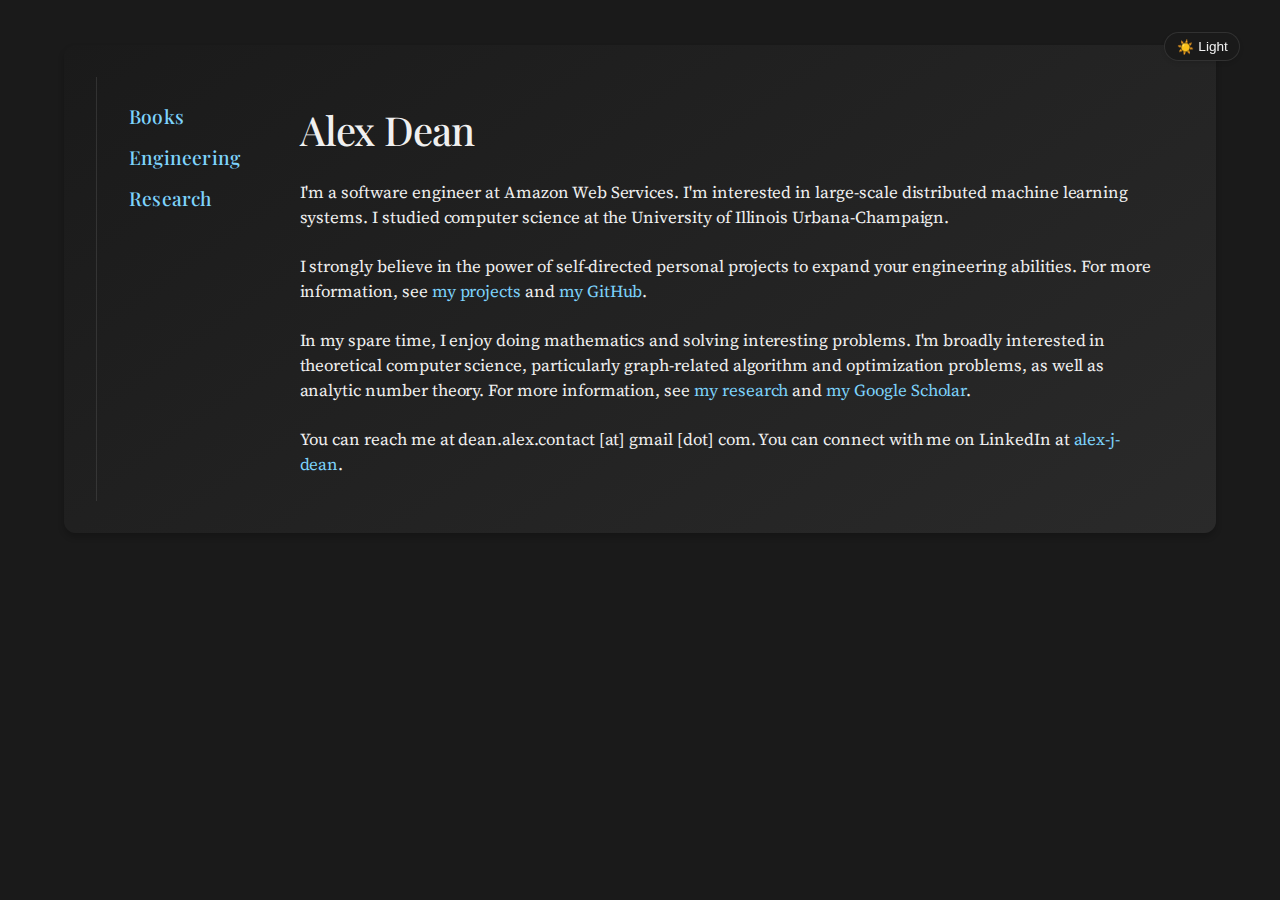
==== index.html @ e12b33f4 "Overhaul website styling and interactivity" ====
<!DOCTYPE html>
<html lang="en">

<head>
    <meta charset="UTF-8">
    <link rel="stylesheet" href="styles/index.css">
    <meta name="viewport" content="width=device-width, initial-scale=1.0">
    <title>Alex Dean</title>

    <script src="scripts/theme.js"></script>
    <script src="scripts/mobile-nav.js"></script>
</head>

<body>
    <button class="mobile-nav-toggle" aria-label="Toggle navigation menu">
        <span></span>
        <span></span>
        <span></span>
    </button>
    
    <div class="mobile-menu">
        <a href="index.html">Home</a>
        <a href="books.html">Books</a>
        <a href="engineering.html">Engineering</a>
        <a href="research.html">Research</a>
    </div>
    <div class="front-page">
        <div class="page-navigation">
            <a href="books.html">Books</a> <br/>
            <a href="engineering.html">Engineering</a> <br/>
            <a href="research.html">Research</a>
        </div>
    
        <div class="page-description">
            <h1>Alex Dean</h1>
        
            <p>
                I'm a software engineer at Amazon Web Services. I'm interested in large-scale 
                distributed machine learning systems. I studied computer science at the 
                University of Illinois Urbana-Champaign. 
            </p>

            <!-- <p>
                Work at AWS
            </p> -->
            
            <p>
                I strongly believe in the power of self-directed personal projects to expand your 
                engineering abilities. For more information, see 
                <a href="engineering.html">my projects</a> and 
                <a href="https://github.com/alexjdean">my GitHub</a>.
            </p>

            <p>In my spare time, I enjoy doing mathematics and solving interesting problems. I'm broadly 
                interested in theoretical computer science, particularly graph-related algorithm 
                and optimization problems, as well as analytic number theory. For more information, see 
                <a href="research.html">my research</a> and 
                <a href="https://scholar.google.com/citations?user=Z9zyFCoAAAAJ">my 
                Google Scholar</a>.
            </p>

            <p>You can reach me at dean.alex.contact [at] gmail [dot] com. You can connect with me on
                LinkedIn at <a href="https://www.linkedin.com/in/alex-j-dean/">alex-j-dean</a>.
            </p>
        </div>
    </div>
</body>

</html>
---- styles/index.css ----
/* ==========================================================================
   1. Imports andRoot Variables
   ========================================================================== */
@import url('https://fonts.googleapis.com/css2?family=Playfair+Display:wght@500;600&family=Source+Serif+Pro:wght@400;500&display=swap');

:root {
    /* Dark theme (default) */
    --bg-color: #1a1a1a;
    --text-color: #f0f0f0;
    --bg-gradient-from: #1a1a1a;
    --bg-gradient-to: #2a2a2a;
    --link-color: #7dd3fc;
    --link-hover-color: #38bdf8;
    --border-color: rgba(255, 255, 255, 0.1);
}

:root[data-theme="light"] {
    --bg-color: #ffffff;
    --text-color: #1a1a1a;
    --bg-gradient-from: #ffffff;
    --bg-gradient-to: #f0f0f0;
    --link-color: #0066cc;
    --link-hover-color: #0044aa;
    --border-color: rgba(0, 0, 0, 0.1);
}

/* ==========================================================================
   2. Base Styles
   ========================================================================== */
body {
    background-color: var(--bg-color);
    color: var(--text-color);
    font-family: 'Source Serif Pro', Georgia, serif;
    line-height: 1.8;
    -webkit-font-smoothing: antialiased;
    -moz-osx-font-smoothing: grayscale;
    font-weight: 400;
    font-size: 1.05rem;
}

* {
    transition: background-color 0.3s ease, color 0.3s ease;
}

/* ==========================================================================
   3. Typography
   ========================================================================== */
h1, h2, h3, h4, h5, h6 {
    font-family: 'Playfair Display', Georgia, serif;
    color: var(--text-color);
    margin-bottom: 1rem;
    font-weight: 500;
    letter-spacing: -0.02em;
    line-height: 1.3;
}

h1 {
    font-size: 2.5rem;
    margin-bottom: 1.5rem;
}

h2 {
    font-size: 1.75rem;
    margin-top: 2rem;
}

p {
    margin-bottom: 1.5rem;
    letter-spacing: -0.003em;
}

/* ==========================================================================
   4. Layout
   ========================================================================== */
.front-page {
    background: linear-gradient(145deg, var(--bg-gradient-from) 0%, var(--bg-gradient-to) 100%);
    padding: 2rem;
    border-radius: 12px;
    box-shadow: 0 4px 6px rgba(0, 0, 0, 0.2);
}

@media screen and (min-width: 640px) {
    .front-page {
        position: absolute;
        left: 50%;
        top: 5%;
        transform: translate(-50%, 0%);
        line-height: 25px;
        display: flex;
        max-width: 1200px;
        width: 90%;
    }

    .page-description {
        flex: 5;
        padding-right: 2rem;
    }
}

/* ==========================================================================
   5. Navigation
   ========================================================================== */
.page-navigation {
    padding-top: 2.5%;
    flex: 1;
}

.page-navigation a {
    font-family: 'Playfair Display', Georgia, serif;
    font-size: 1.2rem;
    font-weight: 500;
    letter-spacing: 0.01em;
    margin-bottom: 1rem;
    display: inline-block;
    transition: all 0.2s ease;
}

.page-navigation a:hover {
    transform: translateX(3px);
    text-decoration: none;
    background-color: rgba(255, 255, 255, 0.1);
}

@media screen and (min-width: 640px) {
    .page-navigation {
        border-left: 1px solid var(--border-color);
        padding-left: 2rem;
    }
}

/* ==========================================================================
   6. Links and Buttons
   ========================================================================== */
a {
    color: var(--link-color);
    text-decoration: none;
    transition: color 0.2s ease;
}

a:hover {
    color: var(--link-hover-color);
    text-decoration: underline;
}

/* Theme Toggle Button */
.theme-toggle {
    position: fixed;
    top: 2rem;
    right: 2.5rem;
    padding: 0.35rem 0.7rem;
    border-radius: 20px;
    border: 1px solid var(--border-color);
    background-color: var(--bg-color);
    color: var(--text-color);
    cursor: pointer;
    transition: transform 0.3s ease, background-color 0.3s ease, color 0.3s ease;
    z-index: 1000;
    font-size: 0.85rem;
    box-shadow: 0 2px 4px rgba(0, 0, 0, 0.1);
    display: flex;
    align-items: center;
    gap: 0.3rem;
    font-family: 'Inter', -apple-system, BlinkMacSystemFont, 'Segoe UI', Roboto, sans-serif;
    transform: translateY(0);
}

.theme-toggle:hover {
    background-color: var(--link-color);
    color: var(--bg-color);
    transform: translateY(-1px);
}

/* Back Button */
.back-button {
    display: inline-flex;
    align-items: center;
    padding: 0.5rem 1rem;
    border-radius: 20px;
    background-color: var(--bg-gradient-from);
    border: 1px solid var(--border-color);
    color: var(--text-color) !important;
    text-decoration: none;
    transition: all 0.2s ease;
    font-size: 0.9rem;
    box-shadow: 0 2px 4px rgba(0, 0, 0, 0.1);
    font-family: 'Inter', sans-serif;
    font-weight: 500;
}

.back-button:hover {
    transform: translateX(-3px);
    background-color: var(--bg-gradient-to);
    text-decoration: none !important;
}

.back-arrow {
    margin-right: 0.5rem;
    font-size: 1.1rem;
    line-height: 1;
    position: relative;
    top: -1px;
}

/* ==========================================================================
   7. Mobile Navigation
   ========================================================================== */
.mobile-nav-toggle {
    display: none;
    position: fixed;
    top: 1.2rem;
    left: 1.2rem;
    z-index: 1001;
    background: none;
    border: none;
    padding: 0.5rem;
    cursor: pointer;
    color: var(--text-color);
    transition: transform 0.3s ease;
    transform: translateY(0);
}

.mobile-nav-toggle span {
    display: block;
    width: 24px;
    height: 2px;
    margin: 5px 0;
    background: var(--text-color);
    transition: all 0.3s ease;
}

.mobile-menu {
    position: fixed;
    top: 0;
    left: -100%;
    width: 80%;
    max-width: 300px;
    height: 100vh;
    background: var(--bg-gradient-from);
    padding: 4rem 1.5rem;
    transition: left 0.3s ease;
    z-index: 1000;
    box-shadow: 2px 0 5px rgba(0, 0, 0, 0.1);
}

.mobile-menu.active {
    left: 0;
    position: fixed;
    top: 0;
    z-index: 1003;
}

.mobile-menu a {
    display: block;
    padding: 1rem 0;
    color: var(--text-color);
    text-decoration: none;
    font-family: 'Playfair Display', Georgia, serif;
    font-size: 1.3rem;
    font-weight: 500;
    letter-spacing: 0.01em;
    transition: all 0.2s ease;
}

.mobile-menu a:hover {
    color: var(--link-color);
    transform: translateX(3px);
}

/* ==========================================================================
   8. Media Queries
   ========================================================================== */
/* Mobile and Tablet */
@media screen and (max-width: 768px) {
    .front-page {
        margin-top: 0;
        padding: 3.5rem 1.5rem 1.5rem;
        position: relative;
    }

    .mobile-nav-toggle {
        position: absolute;
        top: 1rem;
        left: 1rem;
        display: block;
    }

    .theme-toggle {
        position: absolute;
        top: 1rem;
        right: 1rem;
        padding: 0.3rem 0.6rem;
        font-size: 0.8rem;
        z-index: 1002;
    }

    .page-navigation {
        display: none;
    }
}

/* iPhone XR/similar sizes */
@media screen and (max-width: 414px) {
    .front-page {
        padding: 3rem 1rem 1rem;
        border-radius: 12px;
    }

    .mobile-nav-toggle {
        top: 0.8rem;
        left: 0.8rem;
    }

    .theme-toggle {
        top: 0.8rem;
        right: 0.8rem;
    }
}

/* Laptop screens (13-14 inch) */
@media screen and (min-width: 1024px) and (max-width: 1440px) {
    .front-page {
        width: 85%;
        max-width: 1100px;
    }
}

/* Book title styling */
.page-description ol i {
    color: #d4a5a5;  /* Soft rose for dark mode */
    transition: color 0.2s ease;
}

/* Adjust book title color for light mode */
:root[data-theme="light"] .page-description ol i {
    color: #9e4244;  /* Deep rose for light mode */
}

/* Optional hover effect */
.page-description ol i:hover {
    color: var(--link-color);
}
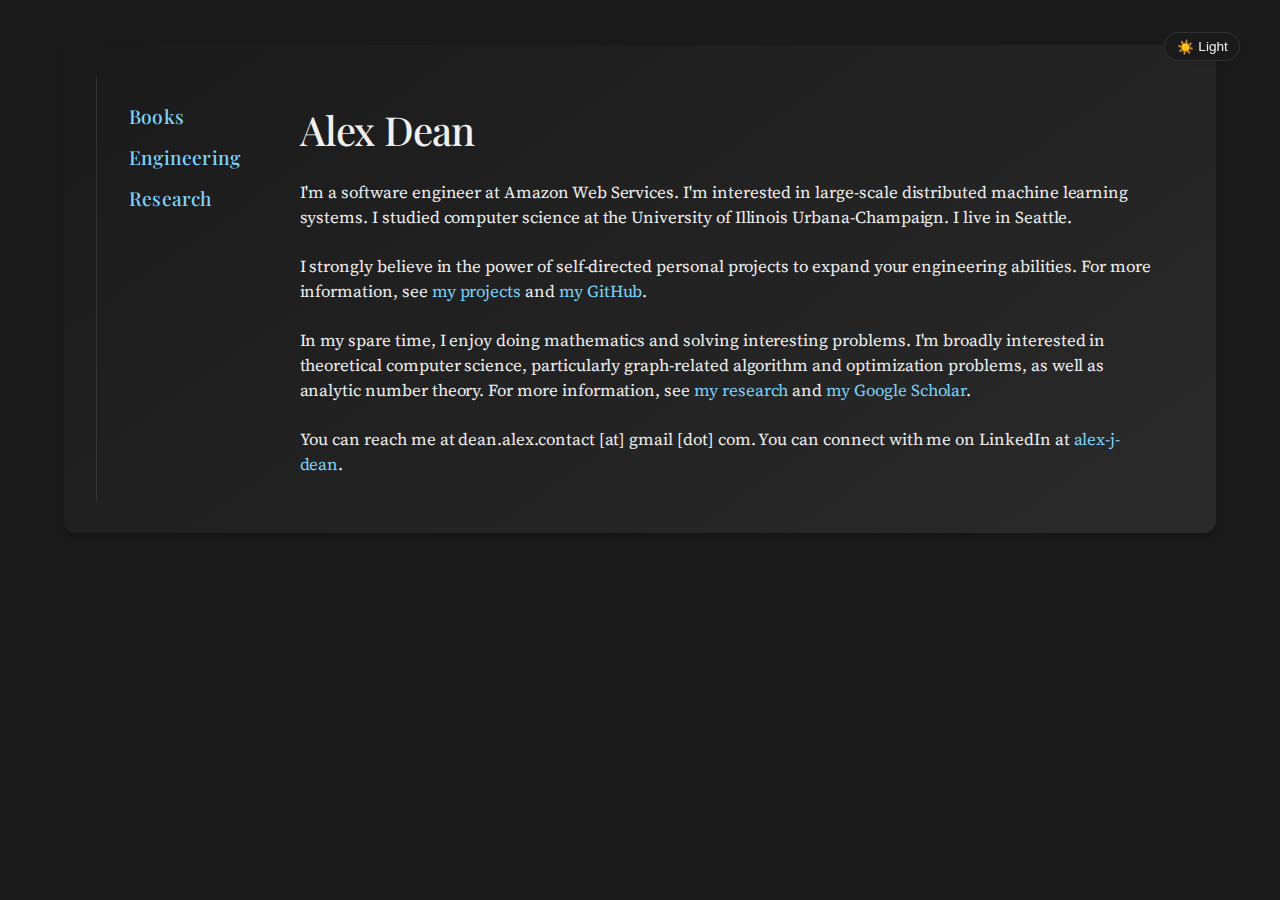
==== commit 02d3fa0f: "Add location" ====
--- a/index.html
+++ b/index.html
@@ -37,7 +37,7 @@
             <p>
                 I'm a software engineer at Amazon Web Services. I'm interested in large-scale 
                 distributed machine learning systems. I studied computer science at the 
-                University of Illinois Urbana-Champaign. 
+                University of Illinois Urbana-Champaign. I live in Seattle.
             </p>
 
             <!-- <p>
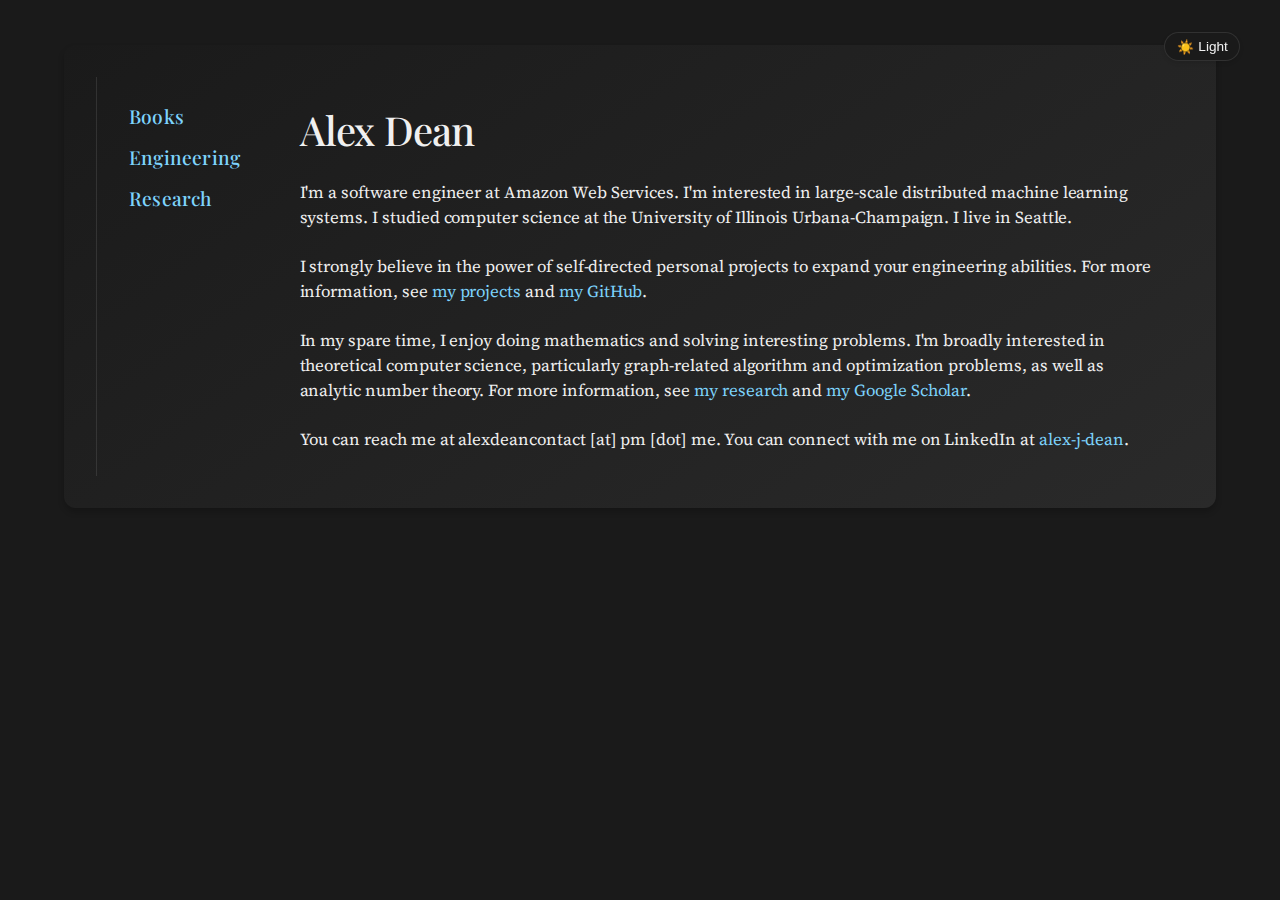
==== commit f5c73747: "Update email" ====
--- a/index.html
+++ b/index.html
@@ -3,6 +3,15 @@
 
 <head>
     <meta charset="UTF-8">
+    <!-- Google tag (gtag.js) -->
+    <script async src="https://www.googletagmanager.com/gtag/js?id=G-P8VCZCBFCN"></script>
+    <script>
+      window.dataLayer = window.dataLayer || [];
+      function gtag(){dataLayer.push(arguments);}
+      gtag('js', new Date());
+
+      gtag('config', 'G-P8VCZCBFCN');
+    </script>
     <link rel="stylesheet" href="styles/index.css">
     <meta name="viewport" content="width=device-width, initial-scale=1.0">
     <title>Alex Dean</title>
@@ -59,7 +68,7 @@
                 Google Scholar</a>.
             </p>
 
-            <p>You can reach me at dean.alex.contact [at] gmail [dot] com. You can connect with me on
+            <p>You can reach me at alexdeancontact [at] pm [dot] me. You can connect with me on
                 LinkedIn at <a href="https://www.linkedin.com/in/alex-j-dean/">alex-j-dean</a>.
             </p>
         </div>
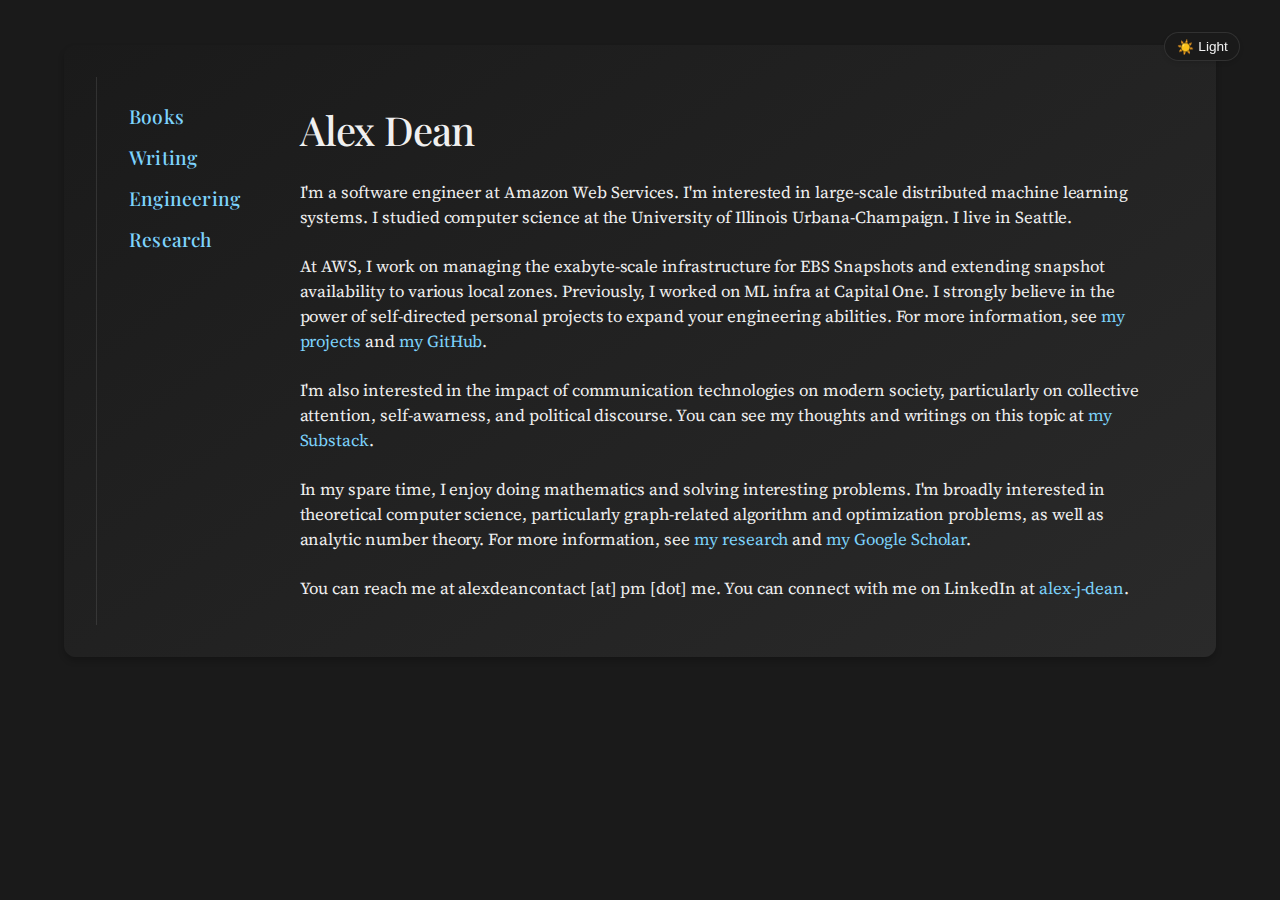
==== commit 7abcb6c3: "Add work description and writing link" ====
--- a/index.html
+++ b/index.html
@@ -30,12 +30,14 @@
     <div class="mobile-menu">
         <a href="index.html">Home</a>
         <a href="books.html">Books</a>
+        <a href="https://alexdean.substack.com/">Writing</a> <br/>
         <a href="engineering.html">Engineering</a>
         <a href="research.html">Research</a>
     </div>
     <div class="front-page">
         <div class="page-navigation">
             <a href="books.html">Books</a> <br/>
+            <a href="https://alexdean.substack.com/">Writing</a> <br/>
             <a href="engineering.html">Engineering</a> <br/>
             <a href="research.html">Research</a>
         </div>
@@ -48,16 +50,13 @@
                 distributed machine learning systems. I studied computer science at the 
                 University of Illinois Urbana-Champaign. I live in Seattle.
             </p>
-
-            <!-- <p>
-                Work at AWS
-            </p> -->
             
             <p>
-                I strongly believe in the power of self-directed personal projects to expand your 
-                engineering abilities. For more information, see 
-                <a href="engineering.html">my projects</a> and 
-                <a href="https://github.com/alexjdean">my GitHub</a>.
+                At AWS, I work on managing the exabyte-scale infrastructure for EBS Snapshots and extending snapshot availability to various local zones. Previously, I worked on ML infra at Capital One. I strongly believe in the power of self-directed personal projects to expand your engineering abilities. For more information, see <a href="engineering.html">my projects</a> and <a href="https://github.com/alexjdean">my GitHub</a>.
+            </p>
+
+            <p>
+                I'm also interested in the impact of communication technologies on modern society, particularly on collective attention, self-awarness, and political discourse. You can see my thoughts and writings on this topic at <a href="https://alexdean.substack.com/">my Substack</a>.
             </p>
 
             <p>In my spare time, I enjoy doing mathematics and solving interesting problems. I'm broadly 
@@ -74,5 +73,4 @@
         </div>
     </div>
 </body>
-
 </html>
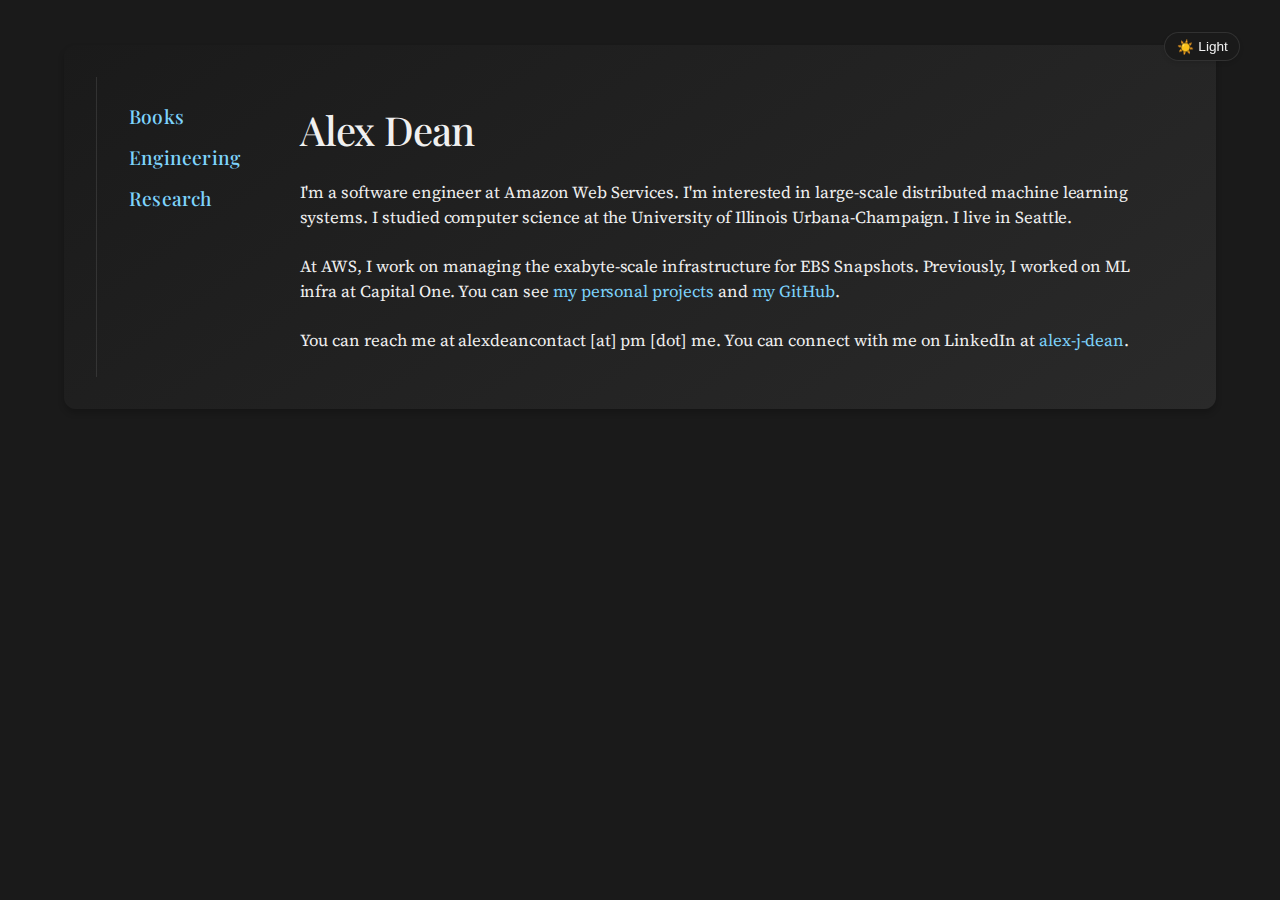
==== commit d87d3e7e: "Comment out section" ====
--- a/index.html
+++ b/index.html
@@ -30,14 +30,14 @@
     <div class="mobile-menu">
         <a href="index.html">Home</a>
         <a href="books.html">Books</a>
-        <a href="https://alexdean.substack.com/">Writing</a> <br/>
+        <!-- <a href="https://alexdean.substack.com/">Writing</a> -->
         <a href="engineering.html">Engineering</a>
         <a href="research.html">Research</a>
     </div>
     <div class="front-page">
         <div class="page-navigation">
             <a href="books.html">Books</a> <br/>
-            <a href="https://alexdean.substack.com/">Writing</a> <br/>
+            <!-- <a href="https://alexdean.substack.com/">Writing</a> <br/> -->
             <a href="engineering.html">Engineering</a> <br/>
             <a href="research.html">Research</a>
         </div>
@@ -51,21 +51,28 @@
                 University of Illinois Urbana-Champaign. I live in Seattle.
             </p>
             
+            <!-- I strongly believe in the power of self-directed personal projects to expand your engineering abilities. -->
             <p>
-                At AWS, I work on managing the exabyte-scale infrastructure for EBS Snapshots and extending snapshot availability to various local zones. Previously, I worked on ML infra at Capital One. I strongly believe in the power of self-directed personal projects to expand your engineering abilities. For more information, see <a href="engineering.html">my projects</a> and <a href="https://github.com/alexjdean">my GitHub</a>.
+                At AWS, I work on managing the exabyte-scale infrastructure for EBS Snapshots. Previously, 
+                I worked on ML infra at Capital One. You can see 
+                <a href="engineering.html">my personal projects</a> 
+                and <a href="https://github.com/alexjdean">my GitHub</a>.
             </p>
 
-            <p>
-                I'm also interested in the impact of communication technologies on modern society, particularly on collective attention, self-awarness, and political discourse. You can see my thoughts and writings on this topic at <a href="https://alexdean.substack.com/">my Substack</a>.
-            </p>
+            <!-- <p>
+                I'm also interested in the impact of communication technologies on modern society, 
+                particularly on collective attention, self-awarness, and political discourse. You 
+                can see my thoughts and writings on this topic at 
+                <a href="https://alexdean.substack.com/">my Substack</a>.
+            </p> -->
 
-            <p>In my spare time, I enjoy doing mathematics and solving interesting problems. I'm broadly 
+            <!-- <p>In my spare time, I enjoy doing mathematics and solving interesting problems. I'm broadly 
                 interested in theoretical computer science, particularly graph-related algorithm 
                 and optimization problems, as well as analytic number theory. For more information, see 
                 <a href="research.html">my research</a> and 
                 <a href="https://scholar.google.com/citations?user=Z9zyFCoAAAAJ">my 
                 Google Scholar</a>.
-            </p>
+            </p> -->
 
             <p>You can reach me at alexdeancontact [at] pm [dot] me. You can connect with me on
                 LinkedIn at <a href="https://www.linkedin.com/in/alex-j-dean/">alex-j-dean</a>.
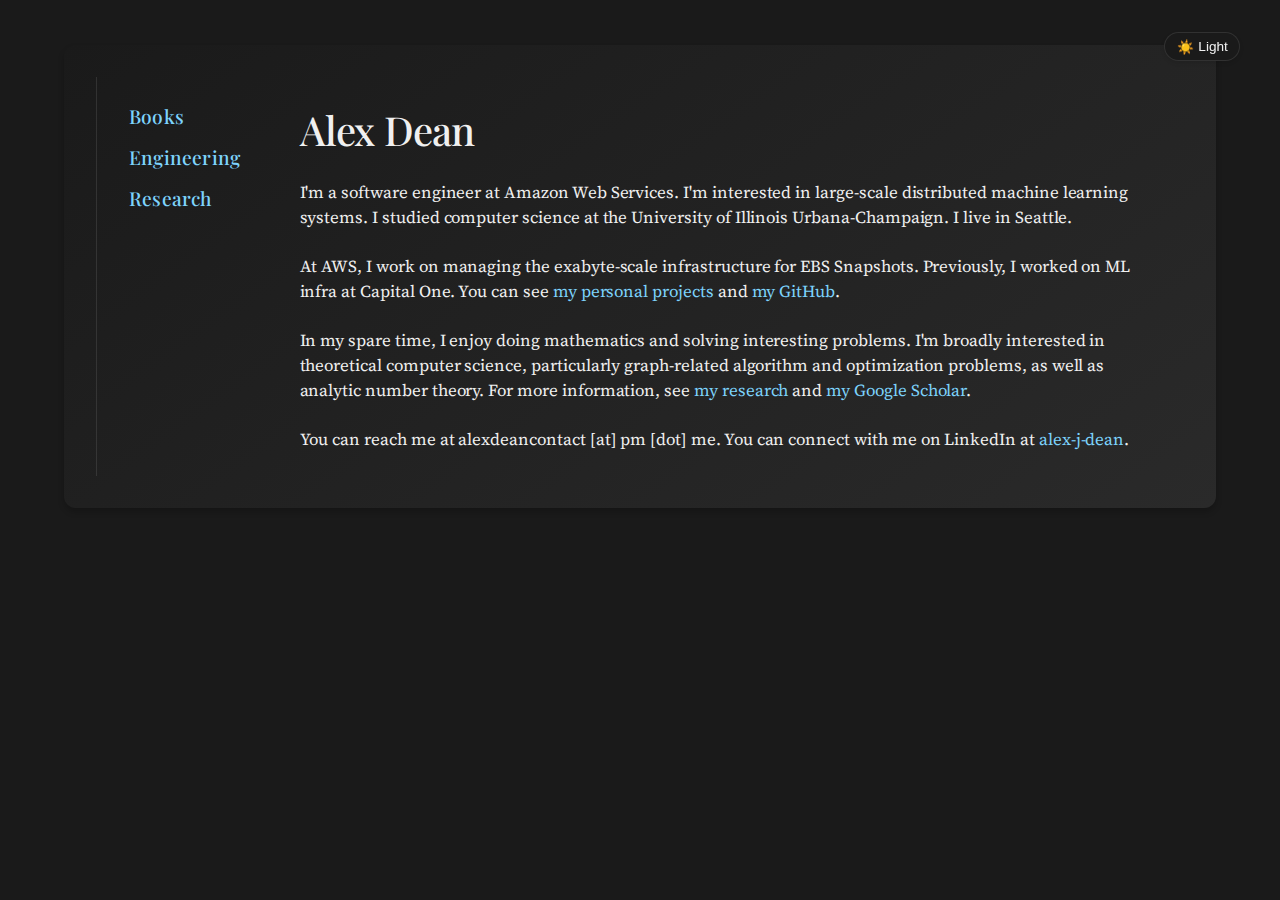
==== commit 615da0b3: "Add research block" ====
--- a/index.html
+++ b/index.html
@@ -66,13 +66,13 @@
                 <a href="https://alexdean.substack.com/">my Substack</a>.
             </p> -->
 
-            <!-- <p>In my spare time, I enjoy doing mathematics and solving interesting problems. I'm broadly 
+            <p>In my spare time, I enjoy doing mathematics and solving interesting problems. I'm broadly 
                 interested in theoretical computer science, particularly graph-related algorithm 
                 and optimization problems, as well as analytic number theory. For more information, see 
                 <a href="research.html">my research</a> and 
                 <a href="https://scholar.google.com/citations?user=Z9zyFCoAAAAJ">my 
                 Google Scholar</a>.
-            </p> -->
+            </p>
 
             <p>You can reach me at alexdeancontact [at] pm [dot] me. You can connect with me on
                 LinkedIn at <a href="https://www.linkedin.com/in/alex-j-dean/">alex-j-dean</a>.
